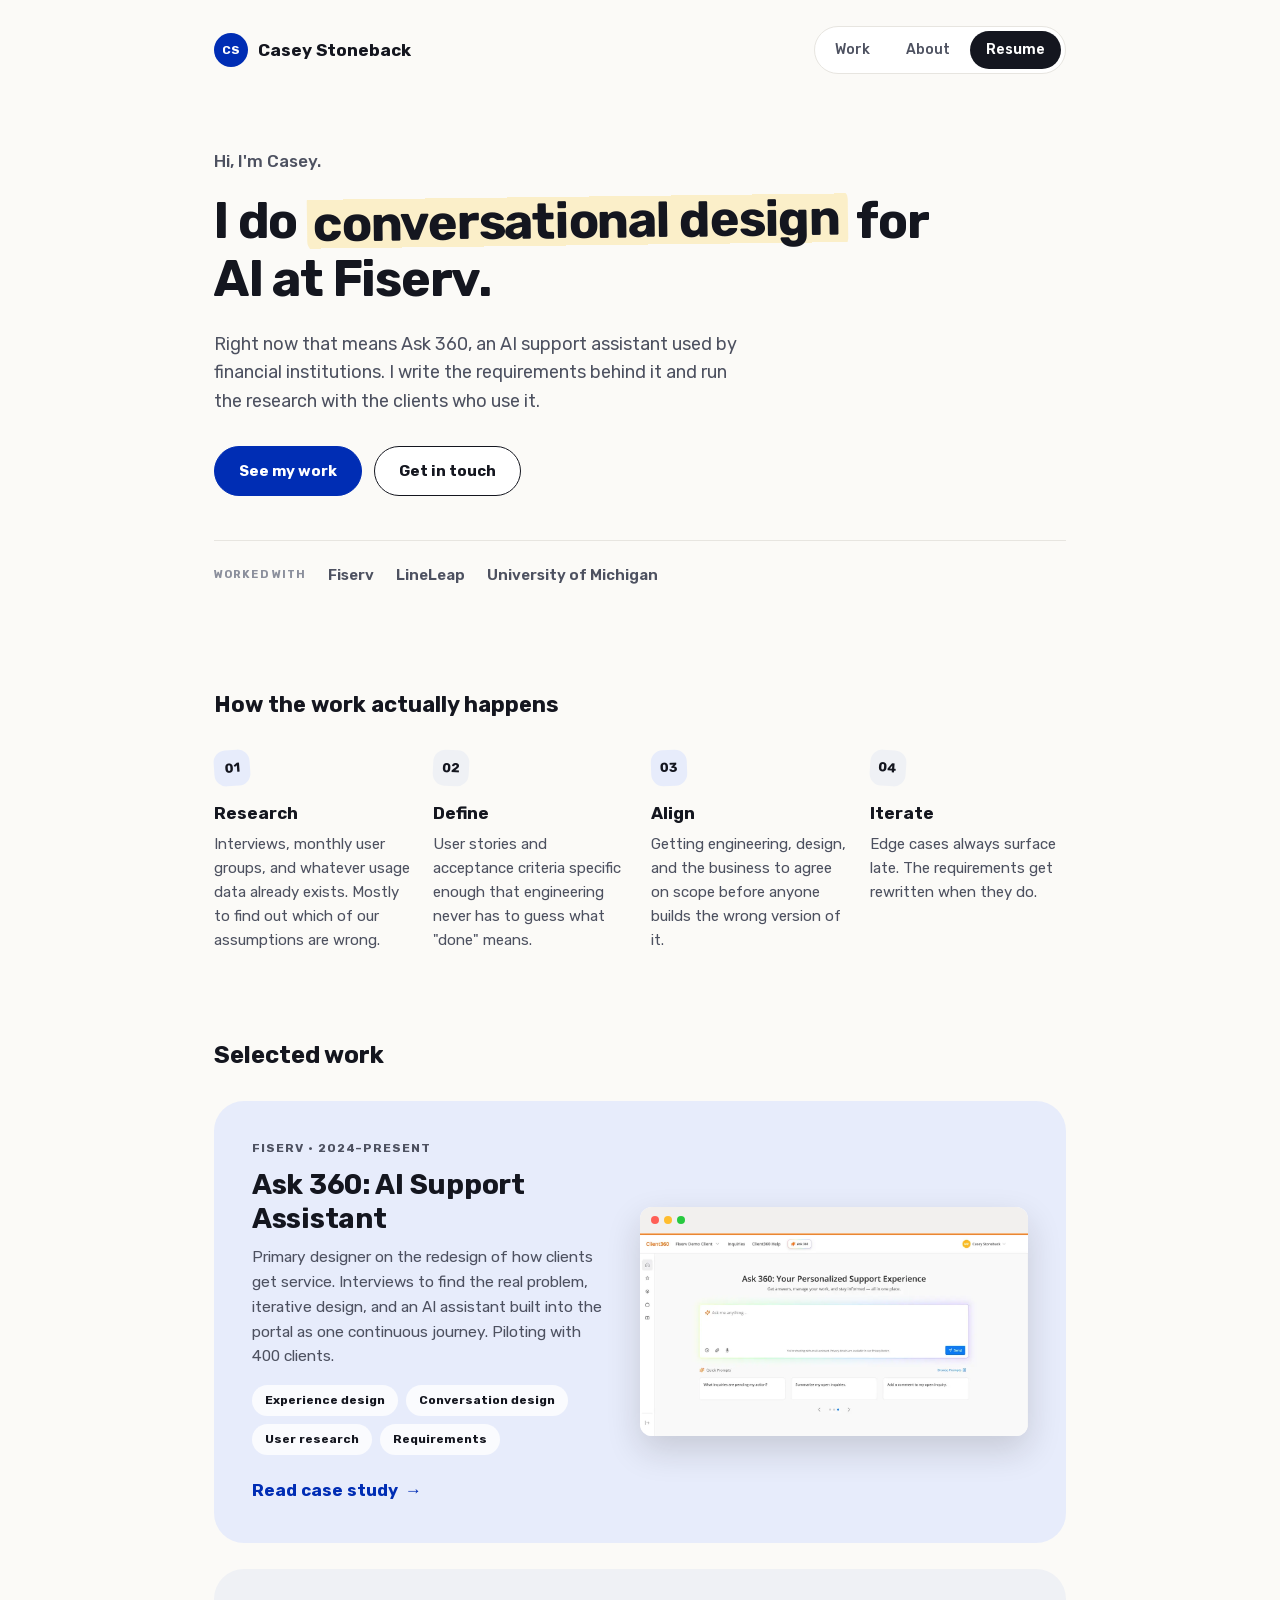
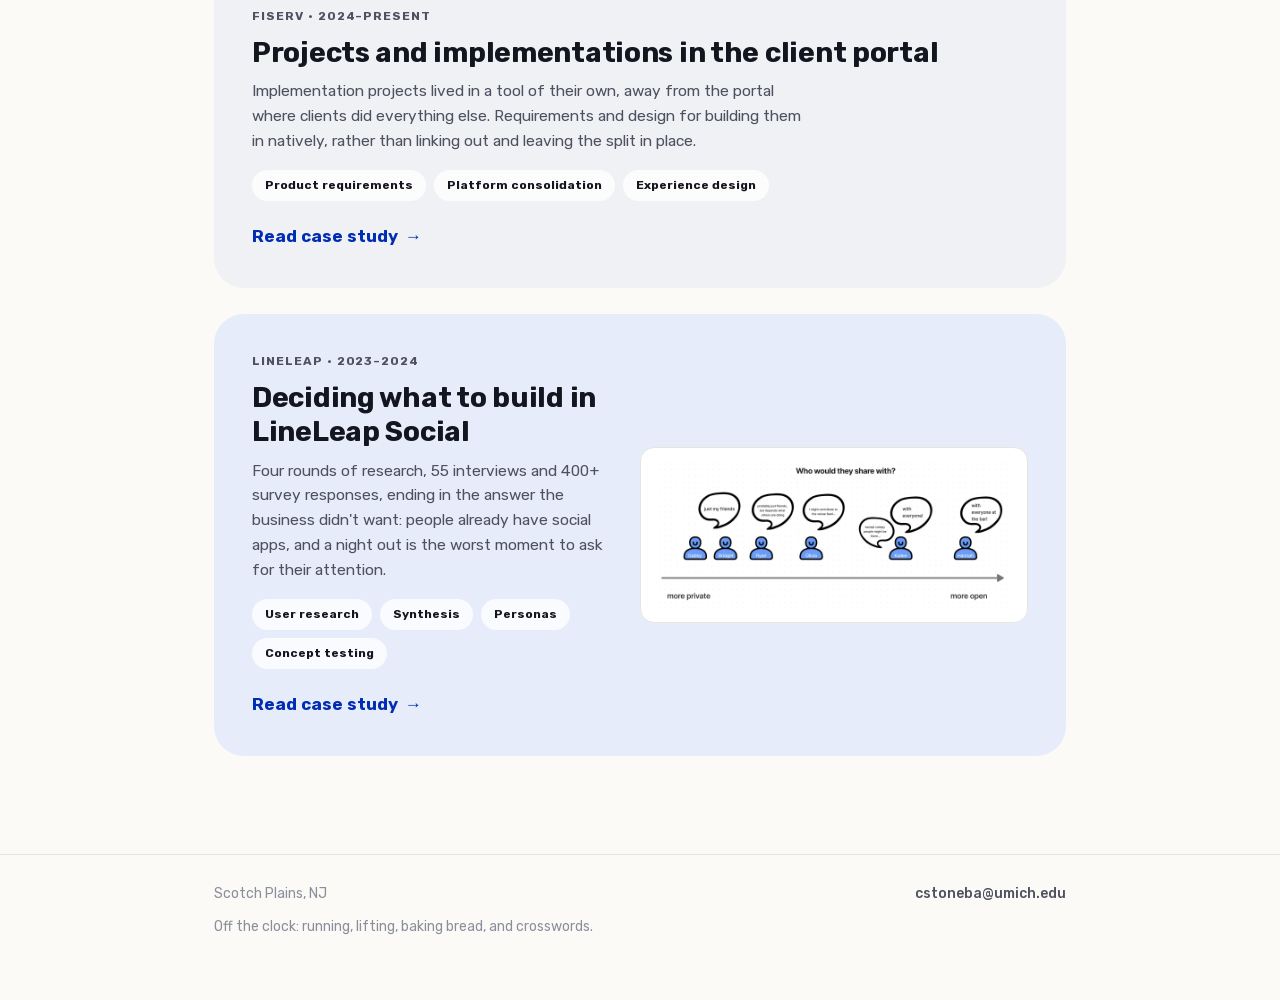
==== index.html @ e9983528 "Centre the ask-anything field in both Ask 360 screenshots Keeps the whole screen, nav and sidebar in" ====
<!DOCTYPE html>
<html lang="en">
<head>
<meta charset="UTF-8">
<meta name="viewport" content="width=device-width, initial-scale=1.0">
<title>Casey Stoneback</title>
<meta name="description" content="Casey Stoneback, product and UX designer doing conversational design for AI at Fiserv.">
<link rel="stylesheet" href="css/style.css?v=29">
</head>
<body>

<nav class="site-nav">
  <div class="wrap">
    <a class="brand" href="index.html"><span class="mark">CS</span>Casey Stoneback</a>
    <div class="links">
      <a href="index.html#work">Work</a>
      <a href="about.html">About</a>
      <a class="resume" href="assets/resume/Casey-Stoneback-Resume.pdf" target="_blank" rel="noopener">Resume</a>
    </div>
  </div>
</nav>

<header class="hero">
  <div class="wrap">
    <p class="greeting">Hi, I'm Casey.</p>
    <h1>I do <span class="highlight">conversational design</span> for AI at Fiserv.</h1>
    <p class="lede">Right now that means Ask 360, an AI support assistant used by financial institutions. I write the requirements behind it and run the research with the clients who use it.</p>
    <div class="cta-row">
      <a class="btn btn-primary" href="#work">See my work</a>
      <a class="btn" href="mailto:cstoneba@umich.edu">Get in touch</a>
    </div>
    <div class="credibility">
      <strong>Worked with</strong>
      <span>Fiserv</span>
      <span>LineLeap</span>
      <span>University of Michigan</span>
    </div>
  </div>
</header>

<section class="process-strip reveal">
  <div class="wrap">
    <h2>How the work actually happens</h2>
    <ol class="process-steps">
      <li><strong>Research</strong>Interviews, monthly user groups, and whatever usage data already exists. Mostly to find out which of our assumptions are wrong.</li>
      <li><strong>Define</strong>User stories and acceptance criteria specific enough that engineering never has to guess what "done" means.</li>
      <li><strong>Align</strong>Getting engineering, design, and the business to agree on scope before anyone builds the wrong version of it.</li>
      <li><strong>Iterate</strong>Edge cases always surface late. The requirements get rewritten when they do.</li>
    </ol>
  </div>
</section>

<section class="work-list" id="work">
  <div class="wrap">
    <h2 class="reveal">Selected work</h2>

    <a class="work-card is-blue reveal" href="work/ask360.html">
      <div class="work-card-inner">
        <div class="work-card-text">
          <p class="meta">Fiserv &middot; 2024&ndash;present</p>
          <h3>Ask 360: AI Support Assistant</h3>
          <p>Primary designer on the redesign of how clients get service. Interviews to find the real problem, iterative design, and an AI assistant built into the portal as one continuous journey. Piloting with 400 clients.</p>
          <div class="tag-row">
            <span class="tag">Experience design</span>
            <span class="tag">Conversation design</span>
            <span class="tag">User research</span>
            <span class="tag">Requirements</span>
          </div>
          <span class="cta-label">Read case study <span class="arrow">&rarr;</span></span>
        </div>
        <div class="work-card-visual">
          <div class="browser-frame">
            <div class="frame-bar">
              <span class="frame-dot"></span>
              <span class="frame-dot"></span>
              <span class="frame-dot"></span>
            </div>
            <img src="assets/images/ask360-card.webp" alt="Ask 360 inside the Client360 portal: an ask-anything field above quick prompts for pending and open inquiries" width="1200" height="629" loading="lazy">
          </div>
        </div>
      </div>
    </a>

    <a class="work-card is-gray is-text reveal" href="work/projects.html">
      <div class="work-card-inner">
        <div class="work-card-text">
          <p class="meta">Fiserv &middot; 2024&ndash;present</p>
          <h3>Projects and implementations in the client portal</h3>
          <p>Implementation projects lived in a tool of their own, away from the portal where clients did everything else. Requirements and design for building them in natively, rather than linking out and leaving the split in place.</p>
          <div class="tag-row">
            <span class="tag">Product requirements</span>
            <span class="tag">Platform consolidation</span>
            <span class="tag">Experience design</span>
          </div>
          <span class="cta-label">Read case study <span class="arrow">&rarr;</span></span>
        </div>
      </div>
    </a>

    <a class="work-card is-blue reveal" href="work/lineleap.html">
      <div class="work-card-inner">
        <div class="work-card-text">
          <p class="meta">LineLeap &middot; 2023&ndash;2024</p>
          <h3>Deciding what to build in LineLeap Social</h3>
          <p>Four rounds of research, 55 interviews and 400+ survey responses, ending in the answer the business didn't want: people already have social apps, and a night out is the worst moment to ask for their attention.</p>
          <div class="tag-row">
            <span class="tag">User research</span>
            <span class="tag">Synthesis</span>
            <span class="tag">Personas</span>
            <span class="tag">Concept testing</span>
          </div>
          <span class="cta-label">Read case study <span class="arrow">&rarr;</span></span>
        </div>
        <div class="work-card-visual">
          <div class="cs-artifact">
            <img src="assets/images/ll-share-spectrum.webp" alt="Research artifact: each interviewee placed on a spectrum from more private to more open, with a quote on who they would share with" width="1600" height="652" loading="lazy">
          </div>
        </div>
      </div>
    </a>
  </div>
</section>

<footer class="site-footer">
  <div class="wrap">
    <div class="footer-row">
      <span>Scotch Plains, NJ</span>
      <a href="mailto:cstoneba@umich.edu">cstoneba@umich.edu</a>
    </div>
    <p class="aside">Off the clock: running, lifting, baking bread, and crosswords.</p>
  </div>
</footer>

<script src="js/reveal.js?v=29" defer></script>
</body>
</html>
---- css/style.css ----
/* Self-hosted so type never depends on a third-party request. */
@font-face {
  font-family: 'Rubik';
  src: url('../assets/fonts/rubik.woff2') format('woff2-variations');
  font-weight: 300 700;
  font-style: normal;
  font-display: swap;
}

@font-face {
  font-family: 'Rubik';
  src: url('../assets/fonts/rubik-italic.woff2') format('woff2-variations');
  font-weight: 300 700;
  font-style: italic;
  font-display: swap;
}

:root {
  /* Neutrals are tinted toward the blue so the dark never reads as cold
     black fighting the accent. */
  --bg: #fbfaf7;
  --bg-raised: #ffffff;
  --ink: #14161f;
  --ink-muted: #4d5160;
  --ink-faint: #8b8f9c;
  --line: #e7e5e0;

  --accent: #002db4;
  --accent-deep: #002db4;
  --accent-soft: #e5eaf9;

  /* Blue against a cool grey, never green against red: red-green pairs
     collapse under deuteranopia and protanopia. */
  --tint-blue: #e7ecfb;
  --tint-gray: #eff1f5;
  --highlight: #fbefc9;

  --max-width: 900px;
  --font-display: 'Rubik', -apple-system, BlinkMacSystemFont, 'Segoe UI', Roboto, sans-serif;
  --font-body: 'Rubik', -apple-system, BlinkMacSystemFont, 'Segoe UI', Roboto, sans-serif;
}

/* One palette, on purpose: no auto dark mode. */
html { color-scheme: light; }

* { box-sizing: border-box; }

body {
  margin: 0;
  background: var(--bg);
  color: var(--ink);
  font-family: var(--font-body);
  font-size: 17px;
  line-height: 1.6;
  -webkit-font-smoothing: antialiased;
}

img { max-width: 100%; }

a { color: var(--ink); text-decoration-color: var(--ink-faint); }
a:hover { color: var(--accent-deep); text-decoration-color: var(--accent-deep); }

h1, h2, h3 { font-family: var(--font-display); }

.wrap {
  max-width: var(--max-width);
  margin: 0 auto;
  padding: 0 24px;
}

/* Nav */
.site-nav { padding: 8px 0; }

.site-nav .wrap {
  display: flex;
  align-items: center;
  justify-content: space-between;
  padding-top: 18px;
  padding-bottom: 18px;
  flex-wrap: wrap;
  gap: 12px;
}

.site-nav .brand {
  display: flex;
  align-items: center;
  gap: 10px;
  font-family: var(--font-display);
  font-weight: 700;
  font-size: 17px;
  text-decoration: none;
}

.site-nav .brand .mark {
  display: flex;
  align-items: center;
  justify-content: center;
  width: 34px;
  height: 34px;
  border-radius: 50%;
  background: var(--accent);
  color: #fff;
  font-size: 12px;
  font-weight: 700;
  flex-shrink: 0;
  transition: transform 0.2s ease;
}

.site-nav .brand:hover .mark { transform: rotate(-8deg) scale(1.05); }

.site-nav .links {
  display: flex;
  gap: 4px;
  align-items: center;
  font-size: 14px;
  font-weight: 500;
  border: 1.5px solid var(--line);
  border-radius: 999px;
  padding: 4px;
  background: var(--bg-raised);
}

.site-nav .links a {
  text-decoration: none;
  color: var(--ink-muted);
  padding: 8px 16px;
  border-radius: 999px;
  transition: background 0.15s ease, color 0.15s ease;
}

.site-nav .links a:hover { color: var(--ink); background: var(--accent-soft); }

.site-nav .links a.resume {
  background: var(--ink);
  color: #fff;
  font-weight: 600;
}

.site-nav .links a.resume:hover { background: var(--accent); color: #fff; }

/* Buttons */
.btn {
  display: inline-block;
  font-family: var(--font-display);
  border: 1.5px solid var(--ink);
  border-radius: 999px;
  padding: 12px 24px;
  color: var(--ink);
  background: var(--bg-raised);
  text-decoration: none;
  font-size: 15px;
  font-weight: 700;
  transition: transform 0.15s ease, box-shadow 0.15s ease, background 0.15s ease, color 0.15s ease, border-color 0.15s ease;
}

.btn:hover {
  transform: translateY(-2px);
  box-shadow: 0 6px 0 -1px rgba(28, 26, 25, 0.12);
  color: var(--ink);
}

.btn-primary {
  background: var(--accent);
  border-color: var(--accent);
  color: #fff;
}

.btn-primary:hover {
  background: #00248f;
  border-color: #00248f;
  color: #fff;
  box-shadow: 0 6px 0 -1px rgba(0, 45, 180, 0.24);
}

.btn-row { display: flex; gap: 12px; flex-wrap: wrap; margin-top: 8px; }

/* Hero */
.hero { padding: 48px 0 56px; }

.hero .greeting {
  font-size: 17px;
  font-weight: 500;
  color: var(--ink-muted);
  margin: 0 0 16px;
}

.hero h1 {
  font-weight: 700;
  font-size: clamp(34px, 4.8vw, 50px);
  line-height: 1.16;
  letter-spacing: -0.025em;
  margin: 0 0 22px;
  max-width: 21ch;
}

/* Highlighter-marker sweep, like a designer marking up a doc. */
.highlight {
  display: inline-block;
  transform: rotate(-0.7deg);
  background: linear-gradient(180deg, transparent 8%, var(--highlight) 8%, var(--highlight) 92%, transparent 92%);
  padding: 0 8px 0 6px;
  border-radius: 6px 10px 8px 12px;
}

.hero p.lede {
  font-size: 18px;
  color: var(--ink-muted);
  max-width: 48ch;
  margin: 0 0 30px;
}

.hero .cta-row { display: flex; gap: 12px; flex-wrap: wrap; margin-bottom: 44px; }

.hero .credibility {
  display: flex;
  align-items: center;
  gap: 22px;
  flex-wrap: wrap;
  padding-top: 22px;
  border-top: 1.5px solid var(--line);
}

.hero .credibility strong {
  font-size: 11px;
  font-weight: 700;
  letter-spacing: 0.1em;
  text-transform: uppercase;
  color: var(--ink-faint);
}

.hero .credibility span {
  font-family: var(--font-display);
  font-size: 15px;
  font-weight: 600;
  color: var(--ink-muted);
}

/* How I work strip */
.process-strip { padding: 44px 0; }

.process-strip h2 {
  font-weight: 700;
  font-size: 22px;
  margin: 0 0 28px;
}

.process-steps {
  display: grid;
  grid-template-columns: repeat(4, 1fr);
  gap: 22px;
  list-style: none;
  margin: 0;
  padding: 0;
  counter-reset: step;
}

.process-steps li {
  counter-increment: step;
  font-size: 15px;
  color: var(--ink-muted);
}

.process-steps li::before {
  content: counter(step, decimal-leading-zero);
  display: flex;
  align-items: center;
  justify-content: center;
  width: 36px;
  height: 36px;
  border-radius: 12px;
  font-family: var(--font-display);
  font-weight: 700;
  font-size: 13px;
  color: var(--ink);
  margin-bottom: 14px;
}

.process-steps li:nth-child(1)::before { background: var(--tint-blue); transform: rotate(-4deg); }
.process-steps li:nth-child(2)::before { background: var(--tint-gray); transform: rotate(3deg); }
.process-steps li:nth-child(3)::before { background: var(--tint-blue); transform: rotate(-2deg); }
.process-steps li:nth-child(4)::before { background: var(--tint-gray); transform: rotate(4deg); }

.process-steps strong {
  display: block;
  font-family: var(--font-display);
  color: var(--ink);
  font-weight: 700;
  font-size: 17px;
  margin-bottom: 5px;
}

@media (max-width: 720px) { .process-steps { grid-template-columns: 1fr 1fr; } }
@media (max-width: 460px) { .process-steps { grid-template-columns: 1fr; } }

/* Work */
.work-list { padding: 40px 0 72px; }

.work-list h2 {
  font-weight: 700;
  font-size: 24px;
  margin: 0 0 26px;
}

.work-card {
  display: block;
  text-decoration: none;
  color: var(--ink);
  border-radius: 30px;
  padding: 38px;
  margin-bottom: 26px;
  transition: transform 0.25s ease, box-shadow 0.25s ease;
}

.work-card.is-blue { background: var(--tint-blue); }
.work-card.is-gray { background: var(--tint-gray); }

/* No screenshot for this one yet. A single wide column reads as a chosen
   format; a half-empty two-column grid reads as a missing image. */
.work-card.is-text .work-card-inner { grid-template-columns: 1fr; }
.work-card.is-text p { max-width: 62ch; }

.work-card:hover {
  transform: translateY(-5px) rotate(-0.35deg);
  box-shadow: 0 22px 44px rgba(28, 26, 25, 0.10);
}

.work-card-inner {
  display: grid;
  grid-template-columns: 1fr 1.1fr;
  gap: 36px;
  align-items: center;
}

/* Grid children default to min-width:auto, which lets a wide screenshot
   blow out the column, which pushed the mockup off-screen. */
.work-card-inner > * { min-width: 0; }

.work-card-visual { display: flex; align-items: center; justify-content: center; }

.work-card .meta {
  font-size: 12px;
  font-weight: 700;
  color: var(--ink-muted);
  text-transform: uppercase;
  letter-spacing: 0.08em;
  margin: 0 0 10px;
}

.work-card h3 {
  font-weight: 700;
  font-size: 28px;
  line-height: 1.2;
  letter-spacing: -0.01em;
  margin: 0 0 10px;
}

.work-card p {
  color: var(--ink-muted);
  margin: 0;
  max-width: 44ch;
  font-size: 15.5px;
}

.tag-row { display: flex; flex-wrap: wrap; gap: 8px; margin-top: 16px; }

.tag {
  font-size: 12px;
  font-weight: 700;
  padding: 6px 13px;
  border-radius: 999px;
  background: var(--accent-soft);
  color: var(--accent-deep);
}

.work-card .tag { background: rgba(255, 255, 255, 0.8); color: var(--ink); }

.work-card .cta-label {
  display: inline-flex;
  align-items: center;
  gap: 7px;
  margin-top: 22px;
  font-family: var(--font-display);
  font-weight: 700;
  color: var(--accent-deep);
}

.work-card .cta-label .arrow { display: inline-block; transition: transform 0.18s ease; }
.work-card:hover .cta-label .arrow { transform: translateX(5px); }

.browser-frame {
  width: 100%;
  border-radius: 12px;
  overflow: hidden;
  background: #fff;
  box-shadow: 0 14px 34px rgba(28, 26, 25, 0.16);
}

.browser-frame .frame-bar {
  height: 26px;
  background: #f2f0ee;
  display: flex;
  align-items: center;
  gap: 5px;
  padding: 0 11px;
}

.browser-frame .frame-dot { width: 8px; height: 8px; border-radius: 50%; }
.browser-frame .frame-dot:nth-child(1) { background: #ff5f56; }
.browser-frame .frame-dot:nth-child(2) { background: #ffbd2e; }
.browser-frame .frame-dot:nth-child(3) { background: #27c93f; }

.browser-frame img { display: block; width: 100%; height: auto; }

.visual-placeholder {
  width: 100%;
  aspect-ratio: 16 / 10;
  border: 1.5px dashed rgba(28, 26, 25, 0.22);
  border-radius: 12px;
  background: rgba(255, 255, 255, 0.55);
  display: flex;
  align-items: center;
  justify-content: center;
  text-align: center;
  padding: 22px;
  color: var(--ink-muted);
  font-size: 13px;
}

@media (max-width: 860px) {
  .work-card-inner { grid-template-columns: 1fr; }
  .work-card { padding: 26px; }
}

/* Footer */
.site-footer {
  border-top: 1.5px solid var(--line);
  padding: 28px 0 48px;
  color: var(--ink-faint);
  font-size: 14px;
}

.site-footer .footer-row {
  display: flex;
  justify-content: space-between;
  flex-wrap: wrap;
  gap: 10px;
}

.site-footer .aside { margin-top: 10px; font-size: 14px; color: var(--ink-faint); }
.site-footer a { color: var(--ink-muted); text-decoration: none; font-weight: 500; }
.site-footer a:hover { color: var(--accent-deep); }

/* Case study pages */
.cs-header { padding: 20px 0 36px; }

.cs-header .back-link {
  display: inline-block;
  font-size: 14px;
  font-weight: 500;
  color: var(--ink-faint);
  text-decoration: none;
  margin-bottom: 22px;
}
.cs-header .back-link:hover { color: var(--accent-deep); }

.cs-header h1 {
  font-weight: 700;
  font-size: clamp(32px, 4.8vw, 46px);
  line-height: 1.15;
  letter-spacing: -0.02em;
  margin: 0 0 16px;
  max-width: 20ch;
}

.cs-header .summary {
  font-size: 18px;
  color: var(--ink-muted);
  max-width: 56ch;
  margin: 0 0 20px;
}

.cs-header .tag-row { margin: 0 0 30px; }

.cs-meta {
  display: grid;
  grid-template-columns: repeat(4, 1fr);
  gap: 20px;
  background: var(--tint-gray);
  border-radius: 20px;
  padding: 22px 26px;
}

.cs-meta dt {
  font-size: 11px;
  font-weight: 700;
  text-transform: uppercase;
  letter-spacing: 0.08em;
  color: var(--ink-muted);
  margin: 0 0 5px;
}

.cs-meta dd { margin: 0; font-size: 15px; font-weight: 500; }

@media (max-width: 720px) { .cs-meta { grid-template-columns: 1fr 1fr; } }

/* Skim block. A recruiter reads the title, these three lines and the section
   headings; the body is for whoever decides to go deeper. Unfilled on purpose,
   so it reads as part of the header rather than a second card under cs-meta. */
.cs-tldr {
  display: grid;
  grid-template-columns: repeat(3, 1fr);
  gap: 26px;
  margin: 26px 0 0;
  padding-top: 24px;
  border-top: 1.5px solid var(--line);
}

.cs-tldr dt {
  font-size: 11px;
  font-weight: 700;
  text-transform: uppercase;
  letter-spacing: 0.08em;
  color: var(--accent);
  margin: 0 0 7px;
}

.cs-tldr dd { margin: 0; font-size: 15px; line-height: 1.5; color: var(--ink); }

@media (max-width: 720px) { .cs-tldr { grid-template-columns: 1fr; gap: 18px; } }

.cs-section { padding: 40px 0; border-bottom: 1.5px solid var(--line); }
.cs-section:last-of-type { border-bottom: none; }

.cs-section .num {
  font-family: var(--font-display);
  font-size: 13px;
  font-weight: 700;
  color: var(--accent-deep);
  margin: 0 0 10px;
}

.cs-section h2 {
  font-weight: 700;
  font-size: 28px;
  letter-spacing: -0.01em;
  margin: 0 0 18px;
}

.cs-section p { margin: 0 0 16px; color: var(--ink); max-width: 62ch; }
.cs-section ul { margin: 0 0 16px; padding-left: 20px; max-width: 62ch; }
.cs-section li { margin-bottom: 10px; }
.cs-section ol { margin: 0 0 16px; padding-left: 22px; max-width: 62ch; }
.cs-section ol li { padding-left: 2px; }

/* Pull quote for verbatim research quotes. The blue rule is the only accent
   in the body copy, so it reads as a voice break rather than decoration. */
.cs-quote {
  margin: 22px 0;
  padding: 2px 0 2px 20px;
  border-left: 3px solid var(--accent);
  max-width: 54ch;
}

.cs-quote p {
  font-family: var(--font-display);
  font-size: 19px;
  line-height: 1.45;
  letter-spacing: -0.01em;
  margin: 0;
}

.cs-quote cite {
  display: block;
  margin-top: 9px;
  font-size: 13px;
  font-style: normal;
  color: var(--ink-muted);
}

@media (max-width: 620px) {
  .cs-quote p { font-size: 17px; }
}

.cs-block { margin-bottom: 28px; }

.cs-block h3 {
  font-family: var(--font-body);
  font-weight: 700;
  font-size: 17px;
  margin: 0 0 8px;
}

.stat-row { display: flex; gap: 40px; flex-wrap: wrap; margin: 8px 0; }
.stat { min-width: 120px; }

.stat .num-big {
  font-family: var(--font-display);
  font-size: 40px;
  font-weight: 700;
  color: var(--accent-deep);
  display: block;
  line-height: 1.1;
}

.stat .label { font-size: 13px; color: var(--ink-muted); }

.cs-figure {
  margin: 22px 0 28px;
}

/* Research artifacts are flat exports on their own light background, so they
   need a frame of their own; the browser chrome used for product shots would
   be a lie about what they are. */
.cs-artifact {
  background: var(--bg-raised);
  border: 1.5px solid var(--line);
  border-radius: 14px;
  padding: 14px;
  display: block;
}

.cs-artifact img { display: block; width: 100%; height: auto; border-radius: 4px; }

/* Deck slides carry their own background edge to edge, so they get a border
   and clipped corners rather than the padded card the flat artifacts use. */
.cs-slide {
  display: block;
  border: 1.5px solid var(--line);
  border-radius: 14px;
  overflow: hidden;
  line-height: 0;
}

.cs-slide img { display: block; width: 100%; height: auto; }

/* Phone screenshots. Sized down hard: at full width a single portrait screen
   is taller than the finding it illustrates. The row takes up to three. */
.cs-phones { display: flex; gap: 14px; flex-wrap: wrap; }

.cs-phones .cs-phone {
  flex: 0 1 230px;
  min-width: 150px;
  border: 1.5px solid var(--line);
  border-radius: 18px;
  overflow: hidden;
  line-height: 0;
}

.cs-phones .cs-phone img { display: block; width: 100%; height: auto; }

@media (max-width: 620px) { .cs-phones .cs-phone { flex-basis: 150px; } }

@media (max-width: 620px) {
  .cs-artifact { padding: 8px; }
}

.cs-figure figcaption {
  margin-top: 11px;
  font-size: 13.5px;
  line-height: 1.5;
  color: var(--ink-muted);
  max-width: 62ch;
}

.media-placeholder {
  border: 1.5px dashed var(--line);
  border-radius: 16px;
  background: var(--bg-raised);
  padding: 44px 24px;
  text-align: center;
  color: var(--ink-faint);
  font-size: 14px;
  margin: 20px 0 28px;
}

.media-placeholder .tag { display: inline-block; margin-bottom: 10px; }

/* About page */
.about-header { padding: 20px 0 8px; }

.about-header h1 {
  font-weight: 700;
  font-size: clamp(34px, 5vw, 46px);
  letter-spacing: -0.02em;
  margin: 0 0 20px;
}

.about-header p.lede { font-size: 18px; color: var(--ink-muted); max-width: 60ch; }

.about-photo {
  width: 172px;
  height: auto;
  border-radius: 20px;
  display: block;
  margin-bottom: 26px;
}

.about-section { padding: 34px 0; border-top: 1.5px solid var(--line); }

.about-section h2 { font-weight: 700; font-size: 22px; margin: 0 0 18px; }

.timeline-item { margin-bottom: 24px; }

.timeline-item .role-line {
  display: flex;
  justify-content: space-between;
  gap: 16px;
  flex-wrap: wrap;
  font-family: var(--font-display);
  font-weight: 700;
  font-size: 17px;
}

.timeline-item .role-line span.dates {
  font-family: var(--font-body);
  font-weight: 500;
  font-size: 13px;
  color: var(--ink-faint);
}

.timeline-item .org { color: var(--ink-muted); font-size: 15px; margin: 3px 0 8px; }
.timeline-item ul { margin: 0; padding-left: 20px; }
.timeline-item li { margin-bottom: 7px; }

.skills-grid { display: flex; flex-wrap: wrap; gap: 9px; }

.skill-pill {
  font-size: 13px;
  font-weight: 500;
  border-radius: 999px;
  padding: 7px 15px;
  background: var(--accent-soft);
  color: var(--ink);
}

/* Motion */
@keyframes fadeUp {
  from { opacity: 0; transform: translateY(16px); }
  to { opacity: 1; transform: translateY(0); }
}

.hero .greeting,
.hero h1,
.hero p.lede,
.hero .cta-row,
.hero .credibility { animation: fadeUp 0.6s ease both; }

.hero h1 { animation-delay: 0.06s; }
.hero p.lede { animation-delay: 0.14s; }
.hero .cta-row { animation-delay: 0.2s; }
.hero .credibility { animation-delay: 0.28s; }

.reveal {
  opacity: 0;
  transform: translateY(20px);
  transition: opacity 0.6s ease, transform 0.6s ease;
}

.reveal.is-visible { opacity: 1; transform: translateY(0); }

@media (prefers-reduced-motion: reduce) {
  .reveal { opacity: 1; transform: none; transition: none; }
  .hero .greeting,
  .hero h1,
  .hero p.lede,
  .hero .cta-row,
  .hero .credibility { animation: none; }
  .work-card:hover { transform: none; }
}
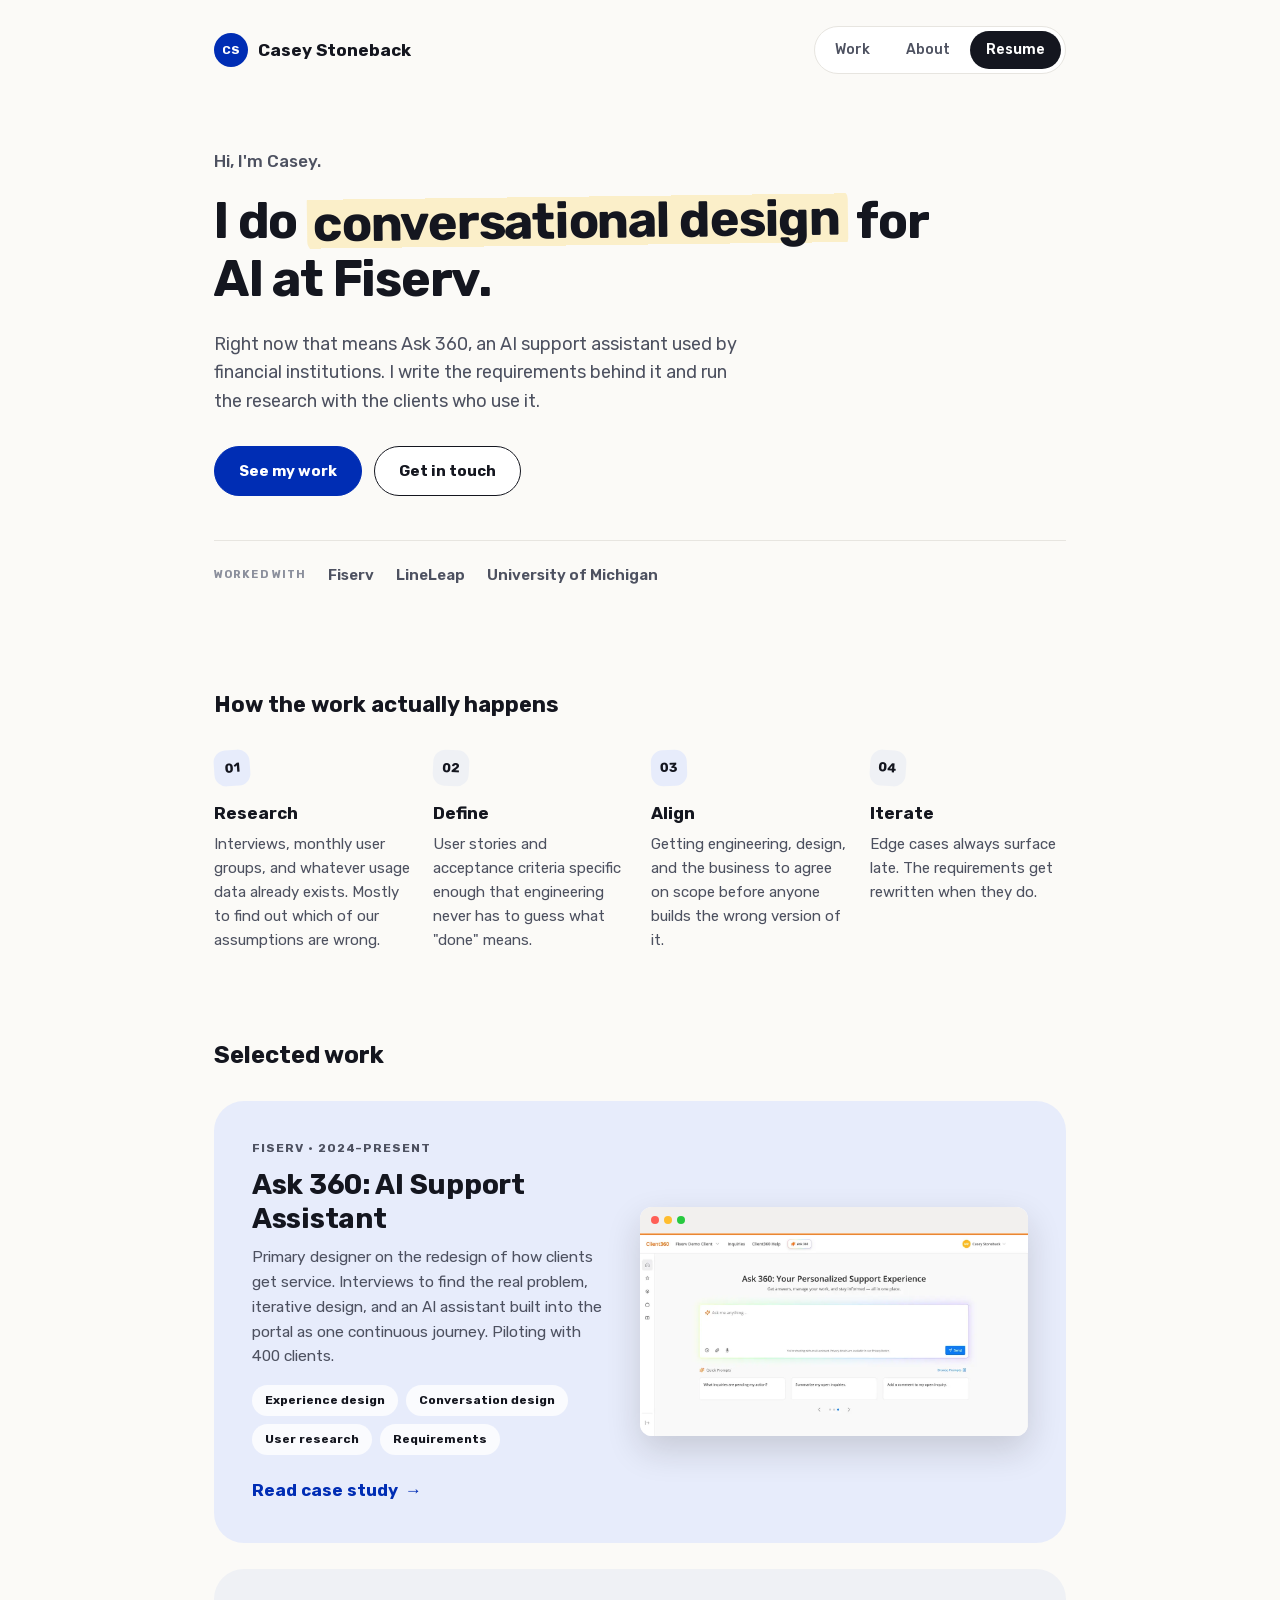
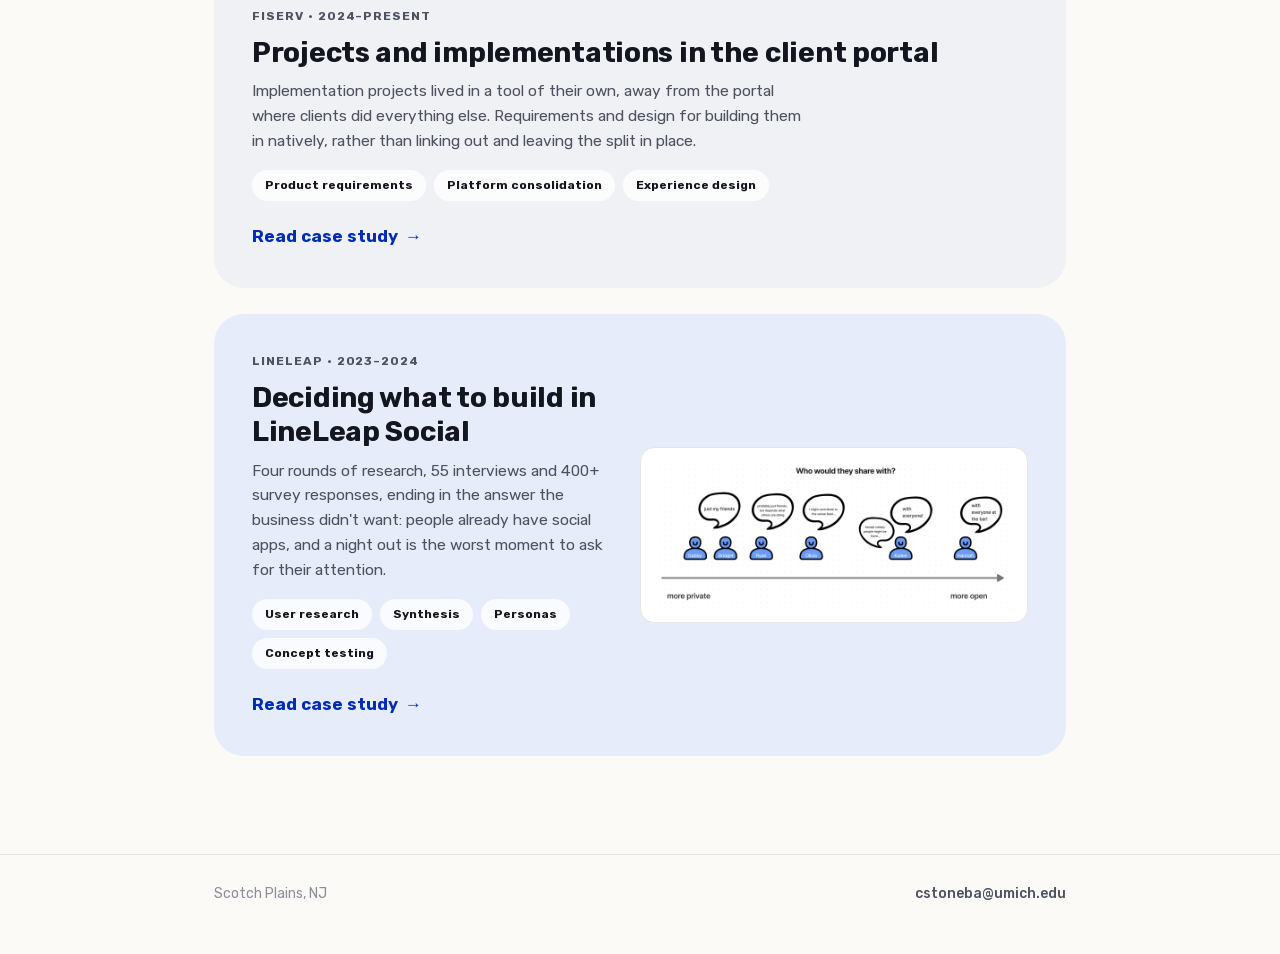
==== commit 4b9288f2: "Move the personal line into About and reword it "Off the clock" repeated in the footer of all five p" ====
--- a/index.html
+++ b/index.html
@@ -5,7 +5,7 @@
 <meta name="viewport" content="width=device-width, initial-scale=1.0">
 <title>Casey Stoneback</title>
 <meta name="description" content="Casey Stoneback, product and UX designer doing conversational design for AI at Fiserv.">
-<link rel="stylesheet" href="css/style.css?v=29">
+<link rel="stylesheet" href="css/style.css?v=34">
 </head>
 <body>
 
@@ -75,7 +75,7 @@
               <span class="frame-dot"></span>
               <span class="frame-dot"></span>
             </div>
-            <img src="assets/images/ask360-card.webp" alt="Ask 360 inside the Client360 portal: an ask-anything field above quick prompts for pending and open inquiries" width="1200" height="629" loading="lazy">
+            <img src="assets/images/ask360-card.webp?v=34" alt="Ask 360 inside the Client360 portal: an ask-anything field above quick prompts for pending and open inquiries" width="1200" height="629" loading="lazy">
           </div>
         </div>
       </div>
@@ -113,7 +113,7 @@
         </div>
         <div class="work-card-visual">
           <div class="cs-artifact">
-            <img src="assets/images/ll-share-spectrum.webp" alt="Research artifact: each interviewee placed on a spectrum from more private to more open, with a quote on who they would share with" width="1600" height="652" loading="lazy">
+            <img src="assets/images/ll-share-spectrum.webp?v=34" alt="Research artifact: each interviewee placed on a spectrum from more private to more open, with a quote on who they would share with" width="1600" height="652" loading="lazy">
           </div>
         </div>
       </div>
@@ -127,10 +127,9 @@
       <span>Scotch Plains, NJ</span>
       <a href="mailto:cstoneba@umich.edu">cstoneba@umich.edu</a>
     </div>
-    <p class="aside">Off the clock: running, lifting, baking bread, and crosswords.</p>
   </div>
 </footer>
 
-<script src="js/reveal.js?v=29" defer></script>
+<script src="js/reveal.js?v=34" defer></script>
 </body>
 </html>
--- a/css/style.css
+++ b/css/style.css
@@ -446,7 +446,6 @@
   gap: 10px;
 }
 
-.site-footer .aside { margin-top: 10px; font-size: 14px; color: var(--ink-faint); }
 .site-footer a { color: var(--ink-muted); text-decoration: none; font-weight: 500; }
 .site-footer a:hover { color: var(--accent-deep); }
 
@@ -676,6 +675,13 @@
 .media-placeholder .tag { display: inline-block; margin-bottom: 10px; }
 
 /* About page */
+.about-header .outside-work {
+  margin: 18px 0 0;
+  font-size: 15px;
+  color: var(--ink-muted);
+  max-width: 62ch;
+}
+
 .about-header { padding: 20px 0 8px; }
 
 .about-header h1 {
